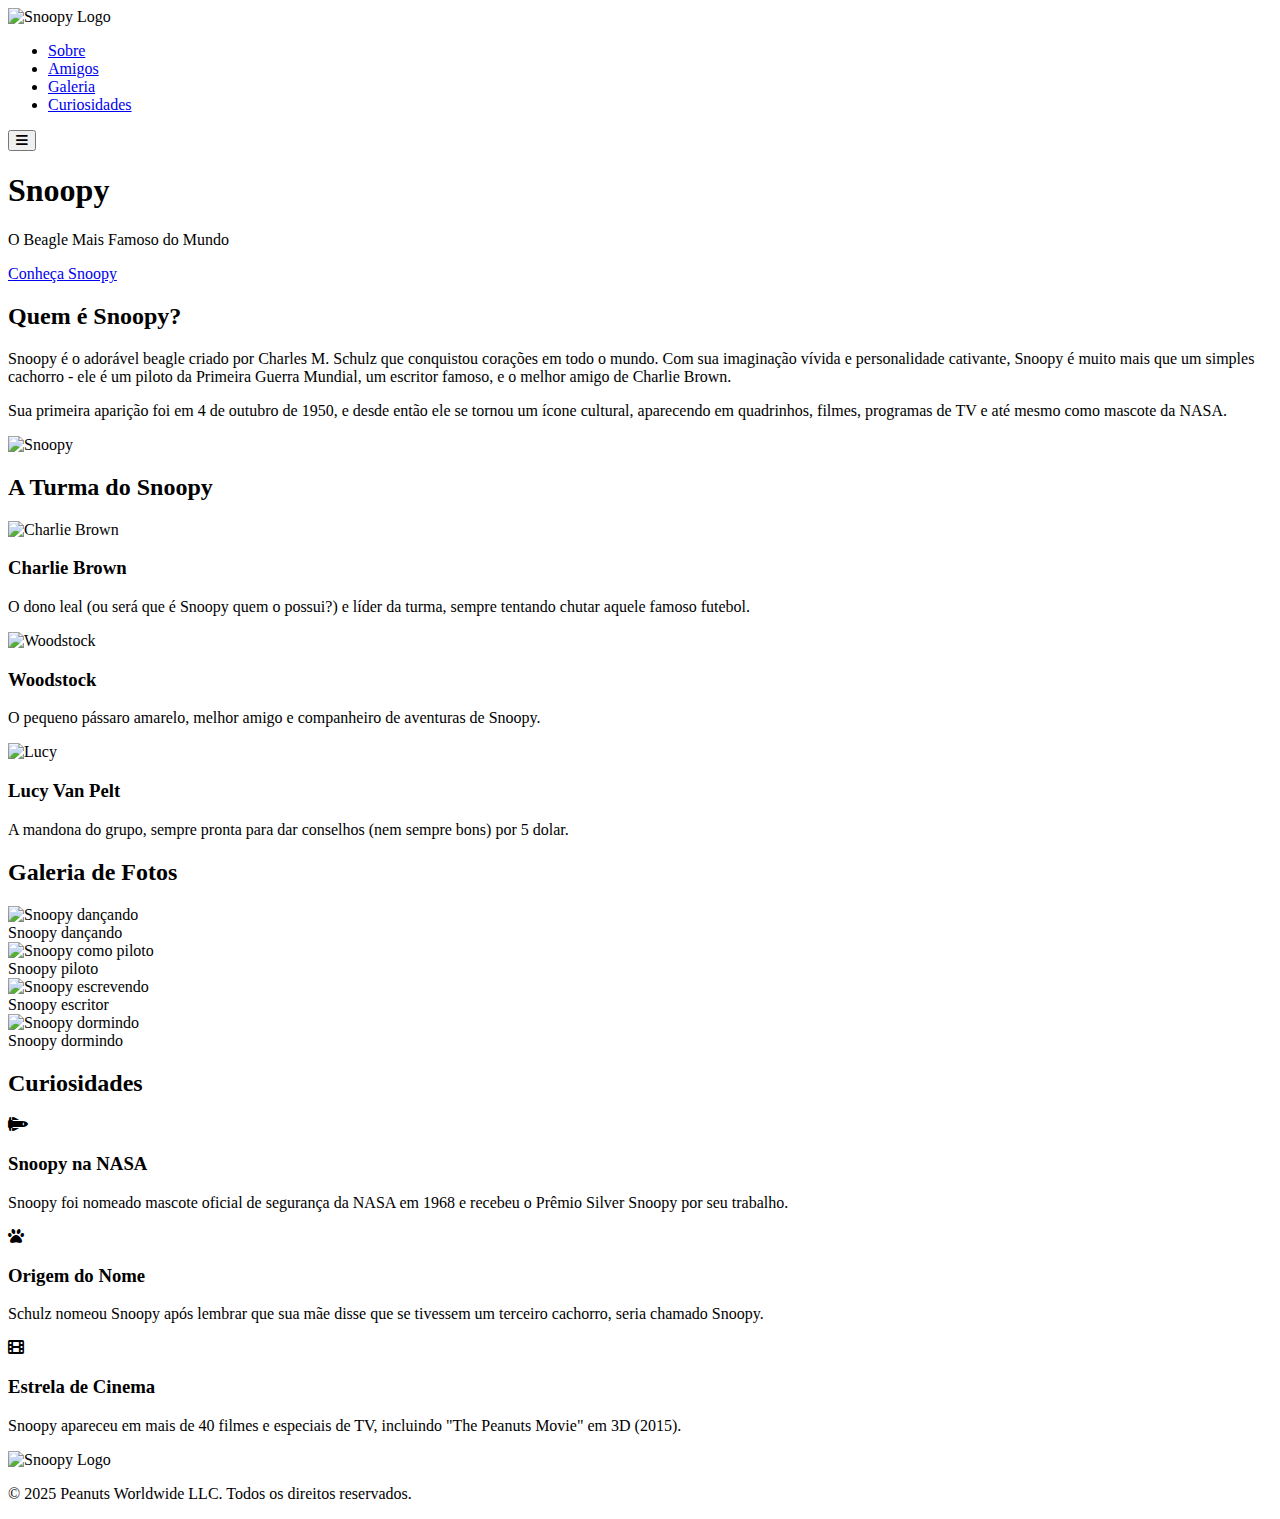
==== Snoopy Site/index.html @ b0240581 "remodelagem total do site" ====
<!DOCTYPE html>
<html lang="pt-BR">
<head>
    <meta charset="UTF-8">
    <meta name="viewport" content="width=device-width, initial-scale=1.0">
    <title>Snoopy - O Beagle Mais Famoso do Mundo</title>
    <link rel="stylesheet" href="styles.css">
    <link href="https://fonts.googleapis.com/css2?family=Roboto:wght@300;400;700&family=Luckiest+Guy&display=swap" rel="stylesheet">
    <link rel="stylesheet" href="https://cdnjs.cloudflare.com/ajax/libs/font-awesome/6.0.0-beta3/css/all.min.css">
</head>
<body>
    <header class="main-header">
        <div class="header-content">
            <div class="logo">
                <img src="e:\CNMS-2025-VM-Debian\img\sn-color.avif" alt="Snoopy Logo">
            </div>
            <nav class="main-nav">
                <ul>
                    <li><a href="#about">Sobre</a></li>
                    <li><a href="#friends">Amigos</a></li>
                    <li><a href="#gallery">Galeria</a></li>
                    <li><a href="#fun-facts">Curiosidades</a></li>
                </ul>
            </nav>
            <button class="menu-toggle" aria-label="Toggle menu">
                <i class="fas fa-bars"></i>
            </button>
        </div>
    </header>

    <section class="hero">
        <div class="hero-content">
            <h1>Snoopy</h1>
            <p>O Beagle Mais Famoso do Mundo</p>
            <a href="#about" class="cta-button">Conheça Snoopy</a>
        </div>
    </section>

    <main>
        <section id="about" class="section about-section">
            <div class="section-content">
                <div class="text-content">
                    <h2>Quem é Snoopy?</h2>
                    <p>Snoopy é o adorável beagle criado por Charles M. Schulz que conquistou corações em todo o mundo. Com sua imaginação vívida e personalidade cativante, Snoopy é muito mais que um simples cachorro - ele é um piloto da Primeira Guerra Mundial, um escritor famoso, e o melhor amigo de Charlie Brown.</p>
                    <p>Sua primeira aparição foi em 4 de outubro de 1950, e desde então ele se tornou um ícone cultural, aparecendo em quadrinhos, filmes, programas de TV e até mesmo como mascote da NASA.</p>
                </div>
                <div class="image-content">
                    <img src="e:\CNMS-2025-VM-Debian\img\sn-color.avif" alt="Snoopy" class="featured-image">
                </div>
            </div>
        </section>

        <section id="friends" class="section friends-section">
            <h2>A Turma do Snoopy</h2>
            <div class="friends-grid">
                <div class="friend-card">
                    <img src="e:\CNMS-2025-VM-Debian\img\cb-color.avif" alt="Charlie Brown">
                    <h3>Charlie Brown</h3>
                    <p>O dono leal (ou será que é Snoopy quem o possui?) e líder da turma, sempre tentando chutar aquele famoso futebol.</p>
                </div>
                <div class="friend-card">
                    <img src="e:\CNMS-2025-VM-Debian\img\wo-color.avif" alt="Woodstock">
                    <h3>Woodstock</h3>
                    <p>O pequeno pássaro amarelo, melhor amigo e companheiro de aventuras de Snoopy.</p>
                </div>
                <div class="friend-card">
                    <img src="e:\CNMS-2025-VM-Debian\img\lu-color.avif" alt="Lucy">
                    <h3>Lucy Van Pelt</h3>
                    <p>A mandona do grupo, sempre pronta para dar conselhos (nem sempre bons) por 5 dolar.</p>
                </div>
            </div>
        </section>

        <section id="gallery" class="section gallery-section">
            <h2>Galeria de Fotos</h2>
            <div class="gallery-grid">
                <div class="gallery-item">
                    <img src="e:\CNMS-2025-VM-Debian\img\snoopydançando.jpg" alt="Snoopy dançando">
                    <div class="overlay">Snoopy dançando</div>
                </div>
                <div class="gallery-item">
                    <img src="e:\CNMS-2025-VM-Debian\img\snoopypilotando.jpg" alt="Snoopy como piloto">
                    <div class="overlay">Snoopy piloto</div>
                </div>
                <div class="gallery-item">
                    <img src="e:\CNMS-2025-VM-Debian\img\snoopyescrevendo.jpg" alt="Snoopy escrevendo">
                    <div class="overlay">Snoopy escritor</div>
                </div>
                <div class="gallery-item">
                    <img src="e:\CNMS-2025-VM-Debian\img\snoopydormindo.jpg" alt="Snoopy dormindo">
                    <div class="overlay">Snoopy dormindo</div>
                </div>
            </div>
        </section>

        <section id="fun-facts" class="section facts-section">
            <h2>Curiosidades</h2>
            <div class="facts-container">
                <div class="fact-card">
                    <i class="fas fa-space-shuttle"></i>
                    <h3>Snoopy na NASA</h3>
                    <p>Snoopy foi nomeado mascote oficial de segurança da NASA em 1968 e recebeu o Prêmio Silver Snoopy por seu trabalho.</p>
                </div>
                <div class="fact-card">
                    <i class="fas fa-paw"></i>
                    <h3>Origem do Nome</h3>
                    <p>Schulz nomeou Snoopy após lembrar que sua mãe disse que se tivessem um terceiro cachorro, seria chamado Snoopy.</p>
                </div>
                <div class="fact-card">
                    <i class="fas fa-film"></i>
                    <h3>Estrela de Cinema</h3>
                    <p>Snoopy apareceu em mais de 40 filmes e especiais de TV, incluindo "The Peanuts Movie" em 3D (2015).</p>
                </div>
            </div>
        </section>
    </main>

    <footer class="main-footer">
        <div class="footer-content">
            <div class="footer-logo">
                <img src="e:\CNMS-2025-VM-Debian\img\sn-color.avif" alt="Snoopy Logo">
            </div>
           
        <div class="copyright">
            <p>&copy; 2025 Peanuts Worldwide LLC. Todos os direitos reservados.</p>
        </div>
    </footer>

    <script src="js/script.js"></script>
</body>
</html>
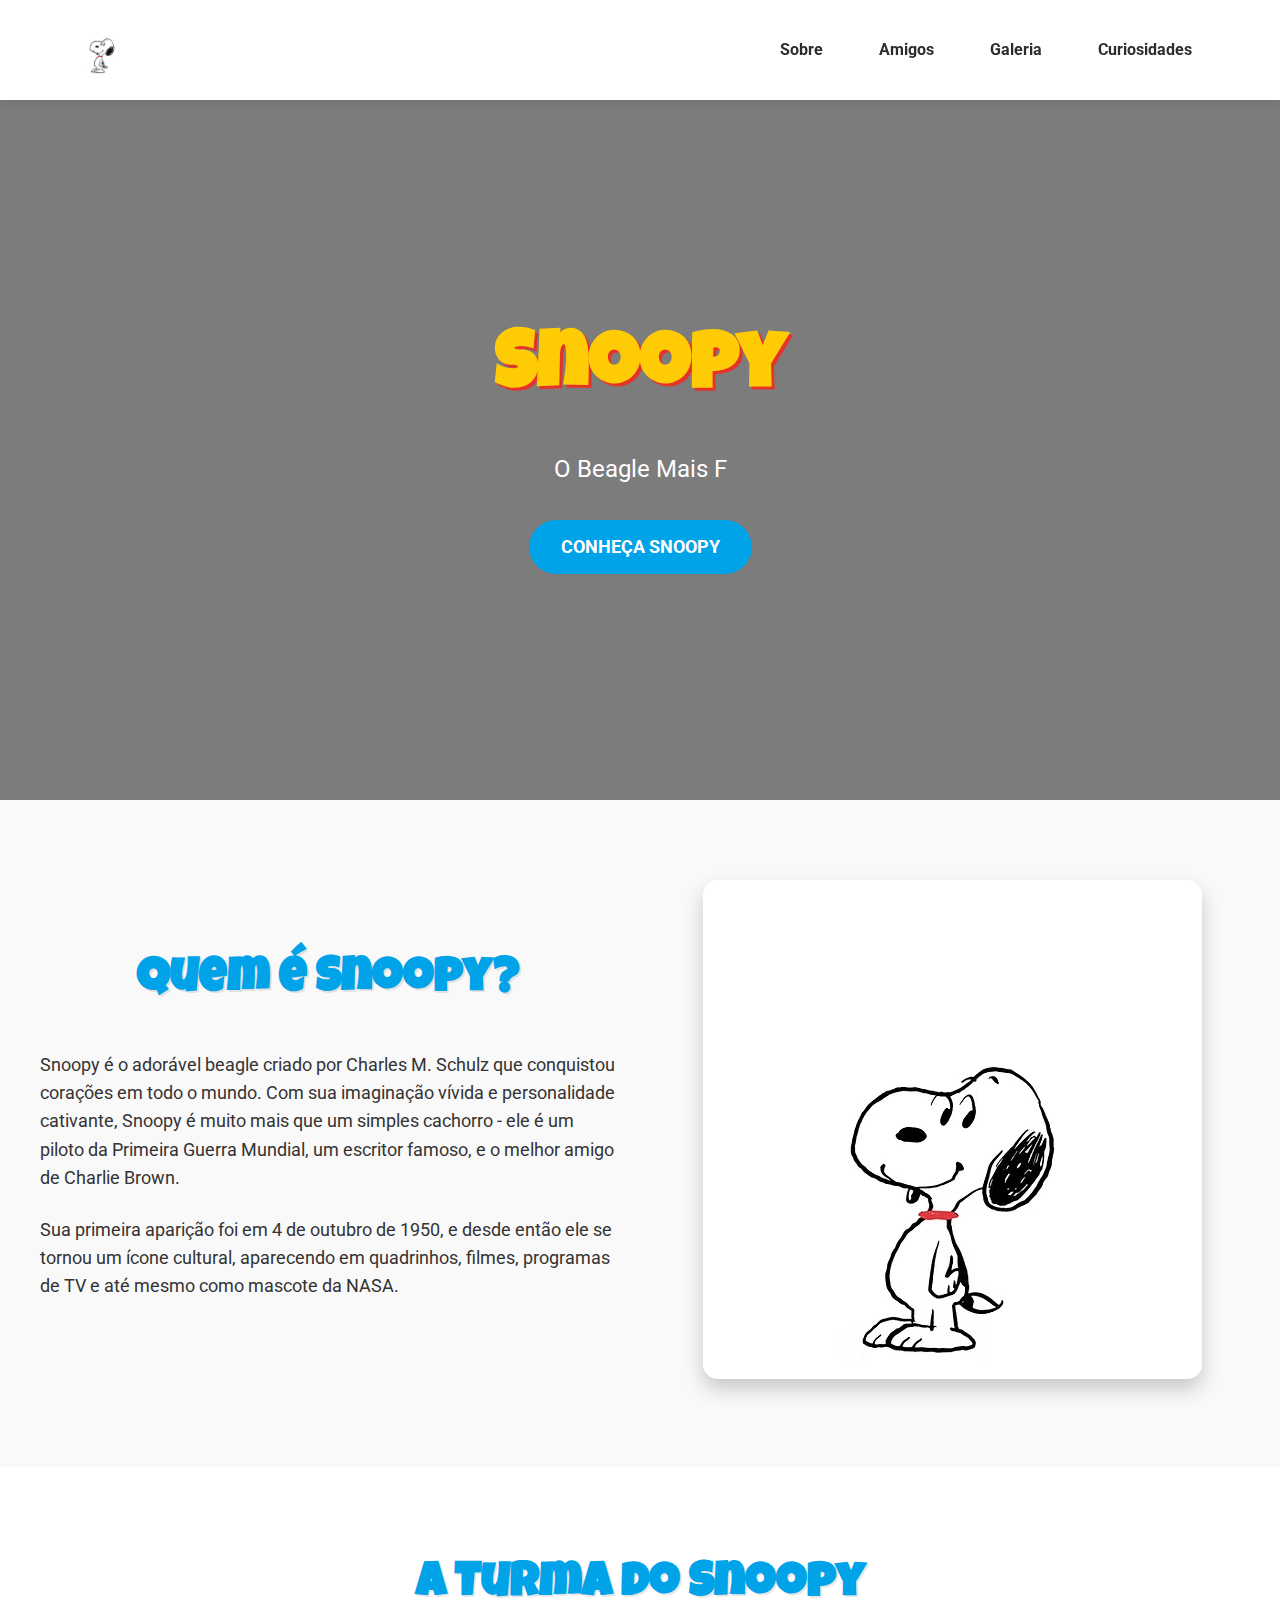
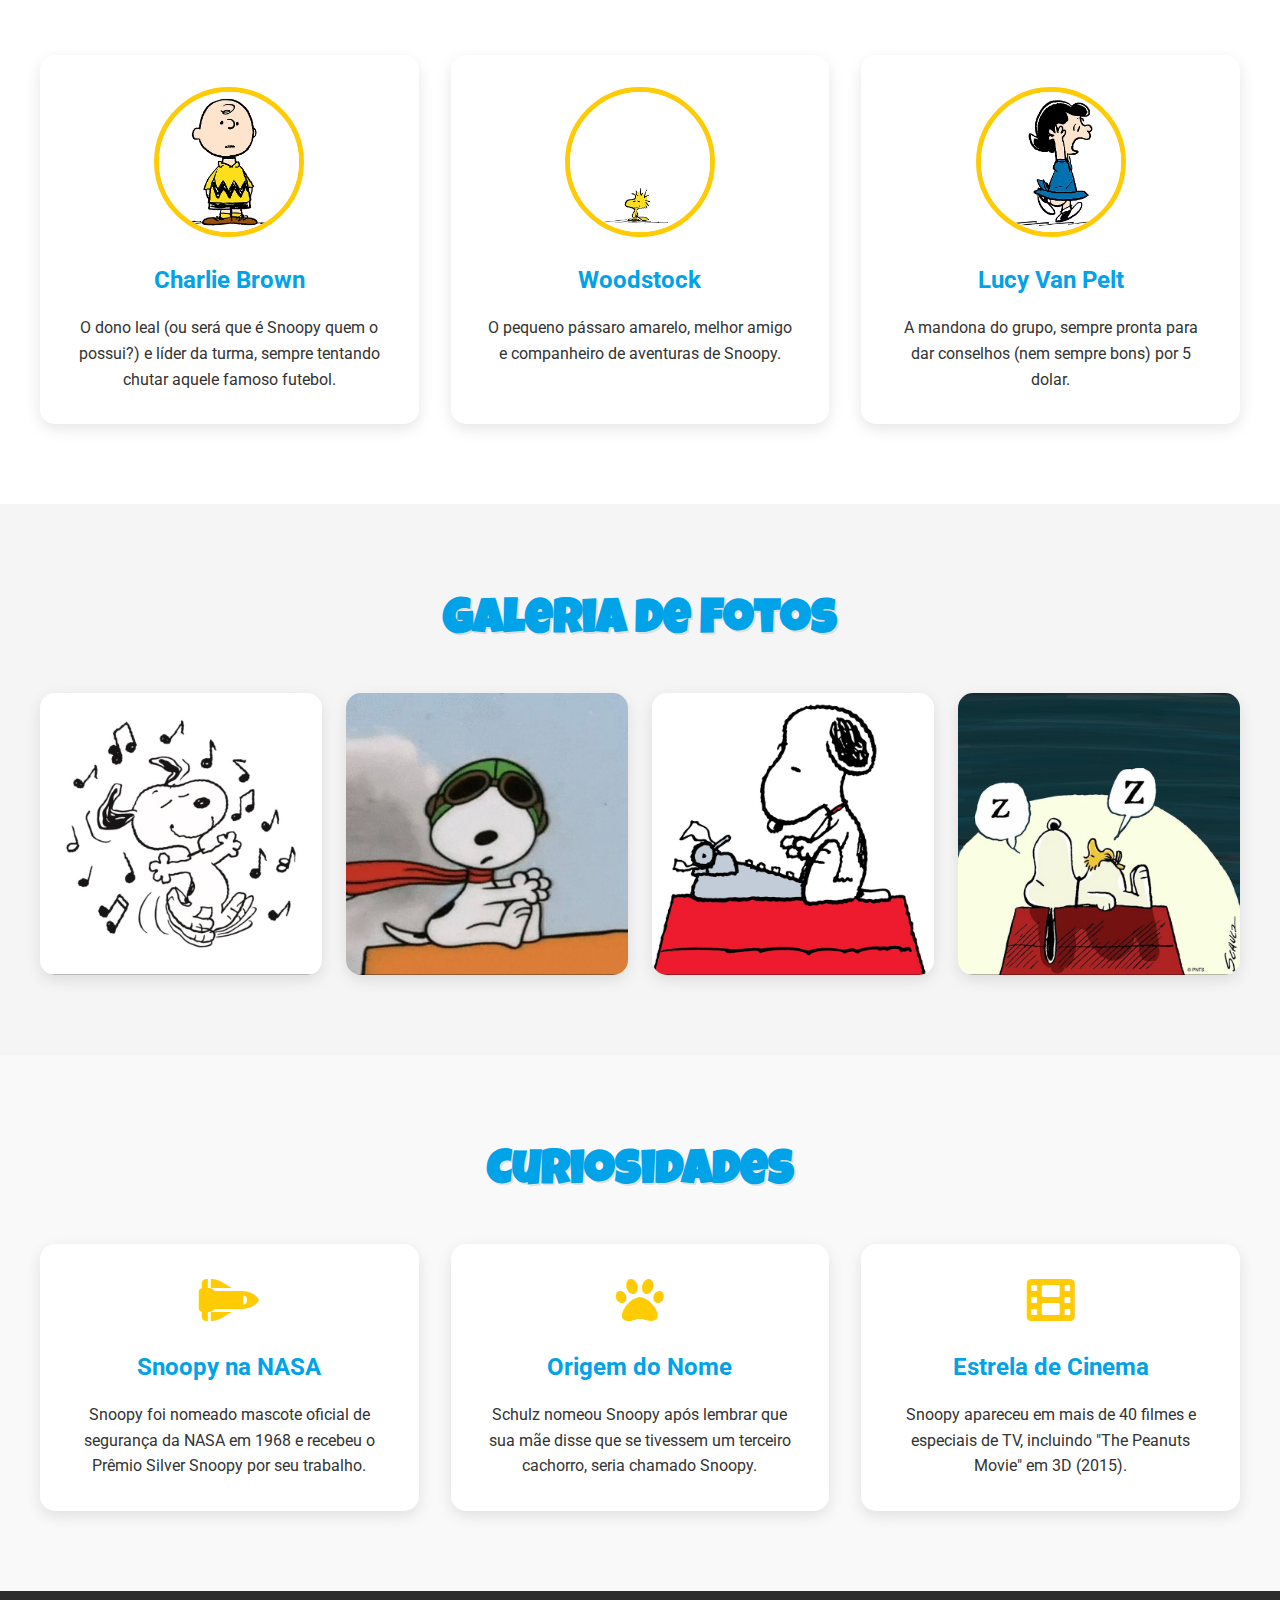
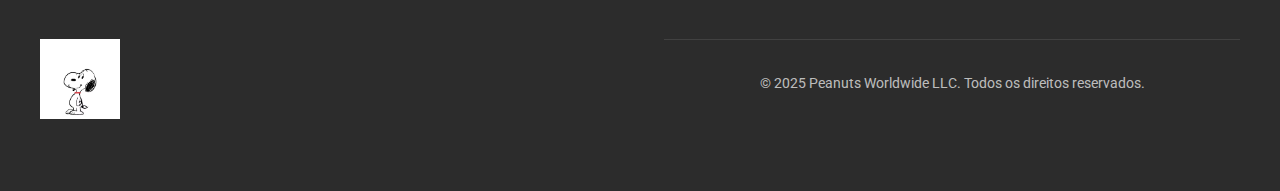
==== commit d8f0c364: "implementacao das fotos" ====
--- a/Snoopy Site/index.html
+++ b/Snoopy Site/index.html
@@ -4,7 +4,7 @@
     <meta charset="UTF-8">
     <meta name="viewport" content="width=device-width, initial-scale=1.0">
     <title>Snoopy - O Beagle Mais Famoso do Mundo</title>
-    <link rel="stylesheet" href="styles.css">
+    <link rel="stylesheet" href="./CSS/styles.css">
     <link href="https://fonts.googleapis.com/css2?family=Roboto:wght@300;400;700&family=Luckiest+Guy&display=swap" rel="stylesheet">
     <link rel="stylesheet" href="https://cdnjs.cloudflare.com/ajax/libs/font-awesome/6.0.0-beta3/css/all.min.css">
 </head>
@@ -12,7 +12,7 @@
     <header class="main-header">
         <div class="header-content">
             <div class="logo">
-                <img src="e:\CNMS-2025-VM-Debian\img\sn-color.avif" alt="Snoopy Logo">
+                <img src="./IMG/sn-color.avif" alt="Snoopy Logo">
             </div>
             <nav class="main-nav">
                 <ul>
@@ -45,7 +45,7 @@
                     <p>Sua primeira aparição foi em 4 de outubro de 1950, e desde então ele se tornou um ícone cultural, aparecendo em quadrinhos, filmes, programas de TV e até mesmo como mascote da NASA.</p>
                 </div>
                 <div class="image-content">
-                    <img src="e:\CNMS-2025-VM-Debian\img\sn-color.avif" alt="Snoopy" class="featured-image">
+                    <img src="./IMG/sn-color.avif" alt="Snoopy" class="featured-image">
                 </div>
             </div>
         </section>
@@ -54,17 +54,17 @@
             <h2>A Turma do Snoopy</h2>
             <div class="friends-grid">
                 <div class="friend-card">
-                    <img src="e:\CNMS-2025-VM-Debian\img\cb-color.avif" alt="Charlie Brown">
+                    <img src="./IMG/cb-color.avif" alt="Charlie Brown">
                     <h3>Charlie Brown</h3>
                     <p>O dono leal (ou será que é Snoopy quem o possui?) e líder da turma, sempre tentando chutar aquele famoso futebol.</p>
                 </div>
                 <div class="friend-card">
-                    <img src="e:\CNMS-2025-VM-Debian\img\wo-color.avif" alt="Woodstock">
+                    <img src="./IMG/wo-color.avif" alt="Woodstock">
                     <h3>Woodstock</h3>
                     <p>O pequeno pássaro amarelo, melhor amigo e companheiro de aventuras de Snoopy.</p>
                 </div>
                 <div class="friend-card">
-                    <img src="e:\CNMS-2025-VM-Debian\img\lu-color.avif" alt="Lucy">
+                    <img src="./IMG/lu-color.avif" alt="Lucy">
                     <h3>Lucy Van Pelt</h3>
                     <p>A mandona do grupo, sempre pronta para dar conselhos (nem sempre bons) por 5 dolar.</p>
                 </div>
@@ -75,19 +75,19 @@
             <h2>Galeria de Fotos</h2>
             <div class="gallery-grid">
                 <div class="gallery-item">
-                    <img src="e:\CNMS-2025-VM-Debian\img\snoopydançando.jpg" alt="Snoopy dançando">
+                    <img src="./IMG/snoopydançando.jpg" alt="Snoopy dançando">
                     <div class="overlay">Snoopy dançando</div>
                 </div>
                 <div class="gallery-item">
-                    <img src="e:\CNMS-2025-VM-Debian\img\snoopypilotando.jpg" alt="Snoopy como piloto">
+                    <img src="./IMG/snoopypilotando.jpg" alt="Snoopy como piloto">
                     <div class="overlay">Snoopy piloto</div>
                 </div>
                 <div class="gallery-item">
-                    <img src="e:\CNMS-2025-VM-Debian\img\snoopyescrevendo.jpg" alt="Snoopy escrevendo">
+                    <img src="./IMG/snoopyescrevendo.jpg" alt="Snoopy escrevendo">
                     <div class="overlay">Snoopy escritor</div>
                 </div>
                 <div class="gallery-item">
-                    <img src="e:\CNMS-2025-VM-Debian\img\snoopydormindo.jpg" alt="Snoopy dormindo">
+                    <img src="./IMG/snoopydormindo.jpg" alt="Snoopy dormindo">
                     <div class="overlay">Snoopy dormindo</div>
                 </div>
             </div>
@@ -118,7 +118,7 @@
     <footer class="main-footer">
         <div class="footer-content">
             <div class="footer-logo">
-                <img src="e:\CNMS-2025-VM-Debian\img\sn-color.avif" alt="Snoopy Logo">
+                <img src="./IMG/sn-color.avif" alt="Snoopy Logo">
             </div>
            
         <div class="copyright">
@@ -126,6 +126,6 @@
         </div>
     </footer>
 
-    <script src="js/script.js"></script>
+    <script src="./JS/script.js"></script>
 </body>
 </html>--- a/Snoopy Site/CSS/styles.css
+++ b/Snoopy Site/CSS/styles.css
@@ -0,0 +1,469 @@
+/* Variáveis de cores e fontes */
+:root {
+    --primary-color: #FFCB05;
+    --secondary-color: #00A2E8;
+    --dark-color: #2C2C2C;
+    --light-color: #FFFFFF;
+    --accent-color: #E6332A;
+    --text-color: #333333;
+    --font-main: 'Roboto', sans-serif;
+    --font-title: 'Luckiest Guy', cursive;
+}
+
+/* Reset e estilos base */
+* {
+    margin: 0;
+    padding: 0;
+    box-sizing: border-box;
+}
+
+body {
+    font-family: var(--font-main);
+    color: var(--text-color);
+    line-height: 1.6;
+    background-color: #f9f9f9;
+}
+
+a {
+    text-decoration: none;
+    color: inherit;
+}
+
+ul {
+    list-style: none;
+}
+
+img {
+    max-width: 100%;
+    height: auto;
+}
+
+/* Header */
+.main-header {
+    background-color: var(--light-color);
+    box-shadow: 0 2px 10px rgba(0, 0, 0, 0.1);
+    position: fixed;
+    width: 100%;
+    top: 0;
+    z-index: 1000;
+}
+
+.header-content {
+    display: flex;
+    justify-content: space-between;
+    align-items: center;
+    padding: 1rem 2rem;
+    max-width: 1200px;
+    margin: 0 auto;
+}
+
+.logo img {
+    height: 60px;
+}
+
+.main-nav ul {
+    display: flex;
+    gap: 1.5rem;
+}
+
+.main-nav a {
+    font-weight: 700;
+    color: var(--dark-color);
+    padding: 0.5rem 1rem;
+    transition: all 0.3s ease;
+    position: relative;
+}
+
+.main-nav a:hover {
+    color: var(--secondary-color);
+}
+
+.main-nav a:after {
+    content: '';
+    position: absolute;
+    width: 0;
+    height: 2px;
+    background: var(--secondary-color);
+    bottom: 0;
+    left: 0;
+    transition: width 0.3s ease;
+}
+
+.main-nav a:hover:after {
+    width: 100%;
+}
+
+.shop-btn {
+    background-color: var(--accent-color);
+    color: white !important;
+    border-radius: 25px;
+    padding: 0.5rem 1.5rem !important;
+}
+
+.shop-btn:hover {
+    background-color: #c42a22;
+    color: white !important;
+}
+
+.shop-btn:after {
+    display: none;
+}
+
+.menu-toggle {
+    display: none;
+    background: none;
+    border: none;
+    font-size: 1.5rem;
+    cursor: pointer;
+    color: var(--dark-color);
+}
+
+/* Hero Section */
+.hero {
+    background: linear-gradient(rgba(0, 0, 0, 0.5), rgba(0, 0, 0, 0.5)), url('../images/background.jpg') no-repeat center center/cover;
+    height: 80vh;
+    display: flex;
+    align-items: center;
+    justify-content: center;
+    text-align: center;
+    color: var(--light-color);
+    margin-top: 80px;
+}
+
+.hero-content h1 {
+    font-family: var(--font-title);
+    font-size: 5rem;
+    margin-bottom: 1rem;
+    color: var(--primary-color);
+    text-shadow: 3px 3px 0 var(--accent-color);
+}
+
+.hero-content p {
+    font-size: 1.5rem;
+    margin-bottom: 2rem;
+}
+
+.cta-button {
+    display: inline-block;
+    background-color: var(--secondary-color);
+    color: white;
+    padding: 0.8rem 2rem;
+    border-radius: 30px;
+    font-weight: bold;
+    text-transform: uppercase;
+    transition: all 0.3s ease;
+    font-size: 1.1rem;
+}
+
+.cta-button:hover {
+    background-color: #0088c6;
+    transform: translateY(-3px);
+    box-shadow: 0 5px 15px rgba(0, 0, 0, 0.2);
+}
+
+/* Sections */
+.section {
+    padding: 5rem 2rem;
+}
+
+.section-content {
+    max-width: 1200px;
+    margin: 0 auto;
+    display: flex;
+    align-items: center;
+    gap: 3rem;
+}
+
+.section h2 {
+    font-family: var(--font-title);
+    font-size: 3rem;
+    color: var(--secondary-color);
+    margin-bottom: 2rem;
+    text-align: center;
+    text-shadow: 2px 2px 0 rgba(0, 0, 0, 0.1);
+}
+
+.text-content {
+    flex: 1;
+}
+
+.text-content p {
+    margin-bottom: 1.5rem;
+    font-size: 1.1rem;
+}
+
+.image-content {
+    flex: 1;
+    text-align: center;
+}
+
+.featured-image {
+    border-radius: 15px;
+    box-shadow: 0 10px 20px rgba(0, 0, 0, 0.2);
+    max-width: 100%;
+    height: auto;
+}
+
+/* Friends Section */
+.friends-section {
+    background-color: var(--light-color);
+}
+
+.friends-grid {
+    display: grid;
+    grid-template-columns: repeat(auto-fit, minmax(300px, 1fr));
+    gap: 2rem;
+    max-width: 1200px;
+    margin: 0 auto;
+}
+
+.friend-card {
+    background: white;
+    border-radius: 15px;
+    overflow: hidden;
+    box-shadow: 0 5px 15px rgba(0, 0, 0, 0.1);
+    transition: transform 0.3s ease;
+    text-align: center;
+    padding: 2rem;
+}
+
+.friend-card:hover {
+    transform: translateY(-10px);
+}
+
+.friend-card img {
+    width: 150px;
+    height: 150px;
+    object-fit: contain;
+    margin-bottom: 1rem;
+    border-radius: 50%;
+    border: 5px solid var(--primary-color);
+}
+
+.friend-card h3 {
+    color: var(--secondary-color);
+    margin-bottom: 1rem;
+    font-size: 1.5rem;
+}
+
+/* Gallery Section */
+.gallery-section {
+    background-color: #f5f5f5;
+}
+
+.gallery-grid {
+    display: grid;
+    grid-template-columns: repeat(auto-fit, minmax(250px, 1fr));
+    gap: 1.5rem;
+    max-width: 1200px;
+    margin: 0 auto;
+}
+
+.gallery-item {
+    position: relative;
+    border-radius: 15px;
+    overflow: hidden;
+    box-shadow: 0 5px 15px rgba(0, 0, 0, 0.1);
+    aspect-ratio: 1/1;
+}
+
+.gallery-item img {
+    width: 100%;
+    height: 100%;
+    object-fit: cover;
+    transition: transform 0.5s ease;
+}
+
+.gallery-item:hover img {
+    transform: scale(1.1);
+}
+
+.overlay {
+    position: absolute;
+    bottom: 0;
+    left: 0;
+    right: 0;
+    background: rgba(0, 0, 0, 0.7);
+    color: white;
+    padding: 1rem;
+    transform: translateY(100%);
+    transition: transform 0.3s ease;
+}
+
+.gallery-item:hover .overlay {
+    transform: translateY(0);
+}
+
+/* Facts Section */
+.facts-container {
+    display: grid;
+    grid-template-columns: repeat(auto-fit, minmax(300px, 1fr));
+    gap: 2rem;
+    max-width: 1200px;
+    margin: 0 auto;
+}
+
+.fact-card {
+    background: white;
+    border-radius: 15px;
+    padding: 2rem;
+    text-align: center;
+    box-shadow: 0 5px 15px rgba(0, 0, 0, 0.1);
+    transition: all 0.3s ease;
+}
+
+.fact-card:hover {
+    transform: translateY(-10px);
+    box-shadow: 0 15px 30px rgba(0, 0, 0, 0.2);
+}
+
+.fact-card i {
+    font-size: 3rem;
+    color: var(--primary-color);
+    margin-bottom: 1.5rem;
+}
+
+.fact-card h3 {
+    color: var(--secondary-color);
+    margin-bottom: 1rem;
+    font-size: 1.5rem;
+}
+
+/* Footer */
+.main-footer {
+    background-color: var(--dark-color);
+    color: white;
+    padding: 3rem 2rem 1rem;
+}
+
+.footer-content {
+    max-width: 1200px;
+    margin: 0 auto;
+    display: grid;
+    grid-template-columns: repeat(auto-fit, minmax(250px, 1fr));
+    gap: 3rem;
+    margin-bottom: 2rem;
+}
+
+.footer-logo img {
+    height: 80px;
+    margin-bottom: 1rem;
+}
+
+.link-group h4 {
+    font-size: 1.3rem;
+    margin-bottom: 1.5rem;
+    color: var(--primary-color);
+}
+
+.link-group ul li {
+    margin-bottom: 0.8rem;
+}
+
+.link-group a:hover {
+    color: var(--primary-color);
+}
+
+.social-media h4 {
+    font-size: 1.3rem;
+    margin-bottom: 1.5rem;
+    color: var(--primary-color);
+}
+
+.social-icons {
+    display: flex;
+    gap: 1rem;
+}
+
+.social-icons a {
+    display: inline-flex;
+    align-items: center;
+    justify-content: center;
+    width: 40px;
+    height: 40px;
+    background: rgba(255, 255, 255, 0.1);
+    border-radius: 50%;
+    transition: all 0.3s ease;
+}
+
+.social-icons a:hover {
+    background: var(--primary-color);
+    color: var(--dark-color);
+}
+
+.copyright {
+    text-align: center;
+    padding-top: 2rem;
+    border-top: 1px solid rgba(255, 255, 255, 0.1);
+    font-size: 0.9rem;
+    color: rgba(255, 255, 255, 0.7);
+}
+
+/* Responsividade */
+@media (max-width: 992px) {
+    .section-content {
+        flex-direction: column;
+    }
+    
+    .hero-content h1 {
+        font-size: 4rem;
+    }
+}
+
+@media (max-width: 768px) {
+    .main-nav {
+        position: fixed;
+        top: 80px;
+        left: -100%;
+        width: 80%;
+        height: calc(100vh - 80px);
+        background: white;
+        flex-direction: column;
+        padding: 2rem;
+        transition: left 0.3s ease;
+        box-shadow: 2px 0 10px rgba(0, 0, 0, 0.1);
+    }
+    
+    .main-nav.active {
+        left: 0;
+    }
+    
+    .main-nav ul {
+        flex-direction: column;
+        gap: 1rem;
+    }
+    
+    .menu-toggle {
+        display: block;
+    }
+    
+    .hero-content h1 {
+        font-size: 3rem;
+    }
+    
+    .hero-content p {
+        font-size: 1.2rem;
+    }
+    
+    .section {
+        padding: 3rem 1rem;
+    }
+    
+    .section h2 {
+        font-size: 2.5rem;
+    }
+}
+
+@media (max-width: 576px) {
+    .hero-content h1 {
+        font-size: 2.5rem;
+    }
+    
+    .section h2 {
+        font-size: 2rem;
+    }
+    
+    .friends-grid, .facts-container {
+        grid-template-columns: 1fr;
+    }
+}